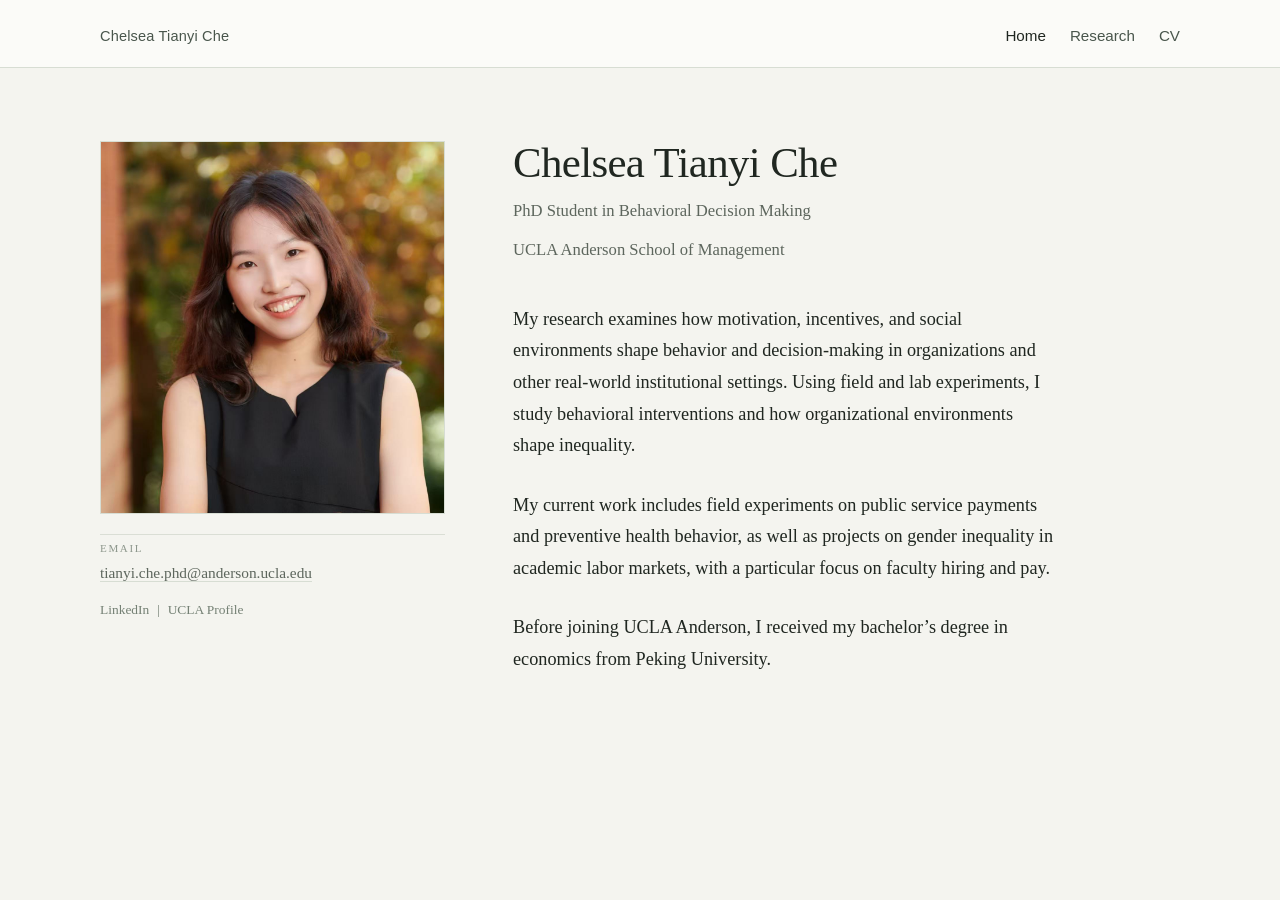
==== index.html @ 49d5fe16 "Add files via upload" ====
<!DOCTYPE html>
<html lang="en">
<head>
  <meta charset="UTF-8">
  <meta name="viewport" content="width=device-width, initial-scale=1.0">
  <title>Chelsea Tianyi Che</title>
  <meta name="description" content="Chelsea Tianyi Che is a PhD student in Behavioral Decision Making at UCLA Anderson School of Management.">
  <link rel="stylesheet" href="styles.css">
</head>
<body class="theme-sage final-site">
  <header class="site-header">
    <div class="container header-inner">
      <a class="site-brand" href="index.html">Chelsea Tianyi Che</a>
      <nav class="site-nav" aria-label="Primary">
        <a aria-current="page" href="index.html">Home</a>
        <a href="research.html">Research</a>
        <a href="Chelsea_Tianyi_Che_CV.pdf" target="_blank" rel="noopener">CV</a>
      </nav>
    </div>
  </header>

  <main class="container page-main">
    <section class="hero-shell">
      <div class="hero-left">
        <figure class="profile-figure">
          <img src="photo.jpg" alt="Portrait of Chelsea Tianyi Che">
        </figure>
        <div class="contact-card">
          <p class="contact-label">Email</p>
          <p class="contact-email"><a href="mailto:tianyi.che.phd@anderson.ucla.edu">tianyi.che.phd@anderson.ucla.edu</a></p>
          <p class="contact-links">
            <a href="https://www.linkedin.com/in/chelsea-tianyi-che" target="_blank" rel="noopener">LinkedIn</a>
            <span aria-hidden="true">|</span>
            <a href="https://www.anderson.ucla.edu/degrees/phd-program/areas-of-study/behavioral-decision-making/meet-the-students/chelsea-tianyi-che" target="_blank" rel="noopener">UCLA Profile</a>
          </p>
        </div>
      </div>

      <div class="hero-right">
        <div class="identity-block">
          <h1>Chelsea Tianyi Che</h1>
          <p class="identity-line">PhD Student in Behavioral Decision Making</p>
          <p class="identity-line">UCLA Anderson School of Management</p>
        </div>

        <div class="body-copy">
          <p>My research examines how motivation, incentives, and social environments shape behavior and decision-making in organizations and other real-world institutional settings. Using field and lab experiments, I study behavioral interventions and how organizational environments shape inequality.</p>
          <p>My current work includes field experiments on public service payments and preventive health behavior, as well as projects on gender inequality in academic labor markets, with a particular focus on faculty hiring and pay.</p>
          <p>Before joining UCLA Anderson, I received my bachelor&rsquo;s degree in economics from Peking University.</p>
        </div>
      </div>
    </section>
  </main>
</body>
</html>
---- styles.css ----
:root {
  --background: #f7f5f1;
  --surface: #fcfbf8;
  --hero: transparent;
  --accent-soft: #e1e6df;
  --accent-line: #9ca79c;
  --text: #1f2420;
  --muted: #606760;
  --subtle: #767d76;
  --border: #d6d8d2;
  --nav: #49524b;
  --tool-label: #2f3731;
  --shadow: 0 14px 36px rgba(44, 53, 45, 0.04);
}

body.theme-sage {
  --background: #f4f4ef;
  --surface: #fcfcf8;
  --hero: #edf1ea;
  --accent-soft: #dfe7dc;
  --accent-line: #879783;
  --text: #202721;
  --muted: #5d665d;
  --subtle: #748074;
  --border: #d7ddd3;
  --nav: #49564c;
  --tool-label: #314034;
  --shadow: 0 16px 42px rgba(65, 82, 66, 0.05);
}

body.theme-blue {
  --background: #f3f5f6;
  --surface: #fbfcfd;
  --hero: #e9eff2;
  --accent-soft: #dde6eb;
  --accent-line: #7f95a3;
  --text: #1f252c;
  --muted: #5a6672;
  --subtle: #73818c;
  --border: #d7e0e5;
  --nav: #4a5863;
  --tool-label: #33414d;
  --shadow: 0 16px 42px rgba(54, 72, 86, 0.05);
}

*,
*::before,
*::after {
  box-sizing: border-box;
}

html {
  font-size: 16px;
}

body {
  margin: 0;
  min-height: 100vh;
  background: var(--background);
  color: var(--text);
  font-family: "Iowan Old Style", "Palatino Linotype", "Book Antiqua", Palatino, "Noto Serif", serif;
  line-height: 1.78;
  text-rendering: optimizeLegibility;
}

body.final-site {
  line-height: 1.8;
}

img {
  display: block;
  max-width: 100%;
}

a {
  color: inherit;
}

.container {
  width: min(1080px, calc(100% - 3rem));
  margin: 0 auto;
}

.site-header {
  border-bottom: 1px solid var(--border);
  background: rgba(252, 252, 250, 0.9);
}

.header-inner {
  display: flex;
  align-items: baseline;
  justify-content: space-between;
  gap: 2rem;
  padding: 1.4rem 0 1.05rem;
}

.site-brand,
.site-nav,
.compare-card,
.section-kicker,
.research-heading,
.variant-tag {
  font-family: "Avenir Next", "Helvetica Neue", Helvetica, Arial, sans-serif;
}

.site-brand {
  text-decoration: none;
  font-size: 1rem;
  letter-spacing: 0.02em;
}

body.final-site .site-brand {
  font-size: 0.91rem;
  font-weight: 350;
  color: var(--nav);
  letter-spacing: 0.012em;
}

.site-nav {
  display: flex;
  flex-wrap: wrap;
  gap: 1.5rem;
  font-size: 0.95rem;
}

.site-nav a {
  color: var(--nav);
  text-decoration: none;
}

.site-nav a[aria-current="page"] {
  color: var(--text);
}

.site-nav a:hover,
.site-nav a:focus-visible,
.contact-email a:hover,
.contact-email a:focus-visible,
.project-related-tool a:hover,
.project-related-tool a:focus-visible,
.compare-link:hover,
.compare-link:focus-visible {
  color: var(--text);
}

.page-main {
  padding: 4rem 0 5.5rem;
}

.hero-shell {
  display: grid;
  grid-template-columns: minmax(260px, 320px) minmax(0, 1fr);
  gap: 4rem;
  align-items: start;
  padding: 0;
}

body.final-site .page-main {
  padding-top: 4.6rem;
}

body.final-site .hero-shell {
  grid-template-columns: minmax(285px, 345px) minmax(0, 1fr);
  gap: 4.25rem;
}

.with-banner .hero-shell {
  background: var(--hero);
  border: 1px solid var(--border);
  box-shadow: var(--shadow);
  padding: clamp(1.5rem, 3vw, 2.5rem);
}

.hero-left {
  display: flex;
  flex-direction: column;
  gap: 1rem;
}

.profile-figure {
  margin: 0;
}

.profile-figure img {
  width: 100%;
  aspect-ratio: 1 / 1.05;
  object-fit: cover;
  border: 1px solid var(--border);
  background: var(--surface);
}

body.final-site .profile-figure img {
  aspect-ratio: 1 / 1.08;
}

.contact-card {
  padding-top: 0.2rem;
  border-top: 1px solid var(--border);
}

body.final-site .contact-card {
  margin-top: 0.25rem;
  padding-top: 0.28rem;
  border-top-color: rgba(135, 151, 131, 0.24);
}

.contact-label {
  margin: 0 0 0.25rem;
  color: var(--subtle);
  font-size: 0.78rem;
  letter-spacing: 0.12em;
  text-transform: uppercase;
}

body.final-site .contact-label {
  margin-bottom: 0.1rem;
  color: var(--subtle);
  font-size: 0.69rem;
  letter-spacing: 0.15em;
  opacity: 0.8;
}

.contact-email {
  margin: 0;
  color: var(--muted);
  font-size: 0.97rem;
  line-height: 1.6;
}

body.final-site .contact-email {
  font-size: 0.96rem;
  color: var(--muted);
}

.contact-links {
  margin: 0.92rem 0 0;
  color: var(--subtle);
  font-size: 0.84rem;
  line-height: 1.45;
}

.contact-links a {
  text-decoration: none;
}

.contact-links span {
  display: inline-block;
  margin: 0 0.28rem;
}

.contact-email a,
.project-related-tool a {
  text-decoration: none;
  border-bottom: 1px solid var(--border);
}

.hero-right {
  display: flex;
  flex-direction: column;
  justify-content: center;
  min-height: 100%;
}

.section-kicker {
  margin: 0 0 1rem;
  color: var(--subtle);
  font-size: 0.8rem;
  font-weight: 600;
  letter-spacing: 0.14em;
  text-transform: uppercase;
}

.identity-block h1,
.page-title,
.project-title {
  margin: 0;
  font-weight: 500;
  letter-spacing: -0.015em;
}

.identity-block h1 {
  font-size: clamp(2.7rem, 6vw, 4.25rem);
  line-height: 1.04;
}

body.final-site .identity-block h1 {
  font-size: clamp(1.82rem, 3.95vw, 2.68rem);
}

.identity-line {
  margin: 0.3rem 0 0;
  color: var(--muted);
  font-size: 1.08rem;
}

body.final-site .identity-line {
  margin-top: 0.62rem;
  font-size: 1.04rem;
}

.body-copy {
  margin-top: 2rem;
  max-width: 67ch;
}

body.final-site .body-copy {
  margin-top: 2.38rem;
  max-width: 68ch;
}

.body-copy p {
  margin: 0 0 1.35rem;
}

body.final-site .body-copy p {
  font-size: 1.14rem;
  line-height: 1.74;
  margin-bottom: 1.72rem;
}

.page-title {
  font-size: clamp(2.3rem, 5vw, 3.5rem);
  line-height: 1.08;
  margin-bottom: 2.8rem;
}

body.final-site .page-title {
  font-size: clamp(1.95rem, 3.9vw, 2.78rem);
  margin-bottom: 2.85rem;
}

.research-group + .research-group {
  margin-top: 3.25rem;
}

body.final-site .research-group + .research-group {
  margin-top: 3.4rem;
}

.research-heading {
  display: inline-block;
  margin: 0 0 1.4rem;
  padding-bottom: 0.45rem;
  border-bottom: 1px solid var(--accent-line);
  color: var(--text);
  font-size: 1rem;
  font-weight: 700;
  letter-spacing: 0.09em;
  text-transform: uppercase;
}

body.final-site .research-heading {
  margin-bottom: 1.35rem;
  padding-bottom: 0.45rem;
  font-size: 0.99rem;
  letter-spacing: 0.11em;
}

.project-entry + .project-entry {
  margin-top: 2.35rem;
}

body.final-site .project-entry + .project-entry {
  margin-top: 2.85rem;
}

.project-title {
  font-size: 1.28rem;
  line-height: 1.42;
}

body.final-site .project-title {
  line-height: 1.5;
}

.project-meta,
.project-status,
.project-related-tool {
  margin: 0.42rem 0 0;
  color: var(--muted);
}

body.final-site .project-meta {
  margin-top: 0.42rem;
  line-height: 1.6;
}

body.final-site .project-status {
  margin-top: 0.28rem;
}

body.final-site .project-related-tool {
  margin-top: 0.36rem;
}

.project-meta {
  font-size: 0.99rem;
}

.project-status {
  color: var(--subtle);
  font-size: 0.84rem;
  letter-spacing: 0.08em;
  text-transform: uppercase;
}

.project-related-tool {
  font-size: 0.9rem;
}

.project-related-tool strong {
  color: var(--tool-label);
  font-weight: 600;
}

body.final-site .project-related-tool {
  font-size: 0.92rem;
}

.compare-main {
  padding: 3.5rem 0 5rem;
}

.compare-intro {
  max-width: 760px;
  margin-bottom: 2.6rem;
}

.compare-intro h1 {
  margin: 0 0 0.65rem;
  font-size: clamp(2.3rem, 5vw, 3.6rem);
  font-weight: 500;
  letter-spacing: -0.015em;
  line-height: 1.08;
}

.compare-intro p {
  margin: 0;
  color: var(--muted);
}

.compare-grid {
  display: grid;
  grid-template-columns: repeat(2, minmax(0, 1fr));
  gap: 1.5rem;
}

.compare-card {
  background: var(--surface);
  border: 1px solid var(--border);
  padding: 1.4rem;
}

.variant-tag {
  display: inline-block;
  margin-bottom: 0.9rem;
  color: var(--subtle);
  font-size: 0.74rem;
  font-weight: 700;
  letter-spacing: 0.14em;
  text-transform: uppercase;
}

.compare-card h2 {
  margin: 0 0 0.45rem;
  font-family: "Iowan Old Style", "Palatino Linotype", "Book Antiqua", Palatino, "Noto Serif", serif;
  font-size: 1.5rem;
  font-weight: 500;
}

.compare-card p {
  margin: 0 0 1rem;
  color: var(--muted);
  line-height: 1.65;
}

.compare-links {
  display: flex;
  flex-wrap: wrap;
  gap: 0.8rem;
}

.compare-link {
  display: inline-flex;
  align-items: center;
  justify-content: center;
  min-width: 7.5rem;
  padding: 0.7rem 1rem;
  border: 1px solid var(--border);
  background: var(--background);
  color: var(--nav);
  text-decoration: none;
  font-size: 0.92rem;
}

body.theme-sage .compare-card.sage {
  background: #f6f8f4;
}

body.theme-blue .compare-card.blue {
  background: #f5f8fa;
}

@media (max-width: 860px) {
  .hero-shell {
    grid-template-columns: 1fr;
    gap: 2rem;
  }

  .hero-left {
    max-width: min(340px, 70vw);
  }

  body.final-site .hero-left {
    max-width: min(360px, 74vw);
  }

  .compare-grid {
    grid-template-columns: 1fr;
  }
}

@media (max-width: 700px) {
  .header-inner {
    flex-direction: column;
    align-items: flex-start;
    gap: 0.8rem;
  }

  .page-main,
  .compare-main {
    padding-top: 2.8rem;
  }

  body.final-site .page-main {
    padding-top: 3rem;
  }

  .with-banner .hero-shell {
    padding: 1.2rem;
  }
}

@media (max-width: 520px) {
  .container {
    width: min(100% - 1.4rem, 1080px);
  }

  .identity-line,
  .project-meta,
  .contact-email {
    font-size: 0.95rem;
  }

  body.final-site .identity-line,
  body.final-site .project-meta,
  body.final-site .contact-email {
    font-size: 0.97rem;
  }

  .compare-links {
    flex-direction: column;
  }

  .compare-link {
    width: 100%;
  }
}
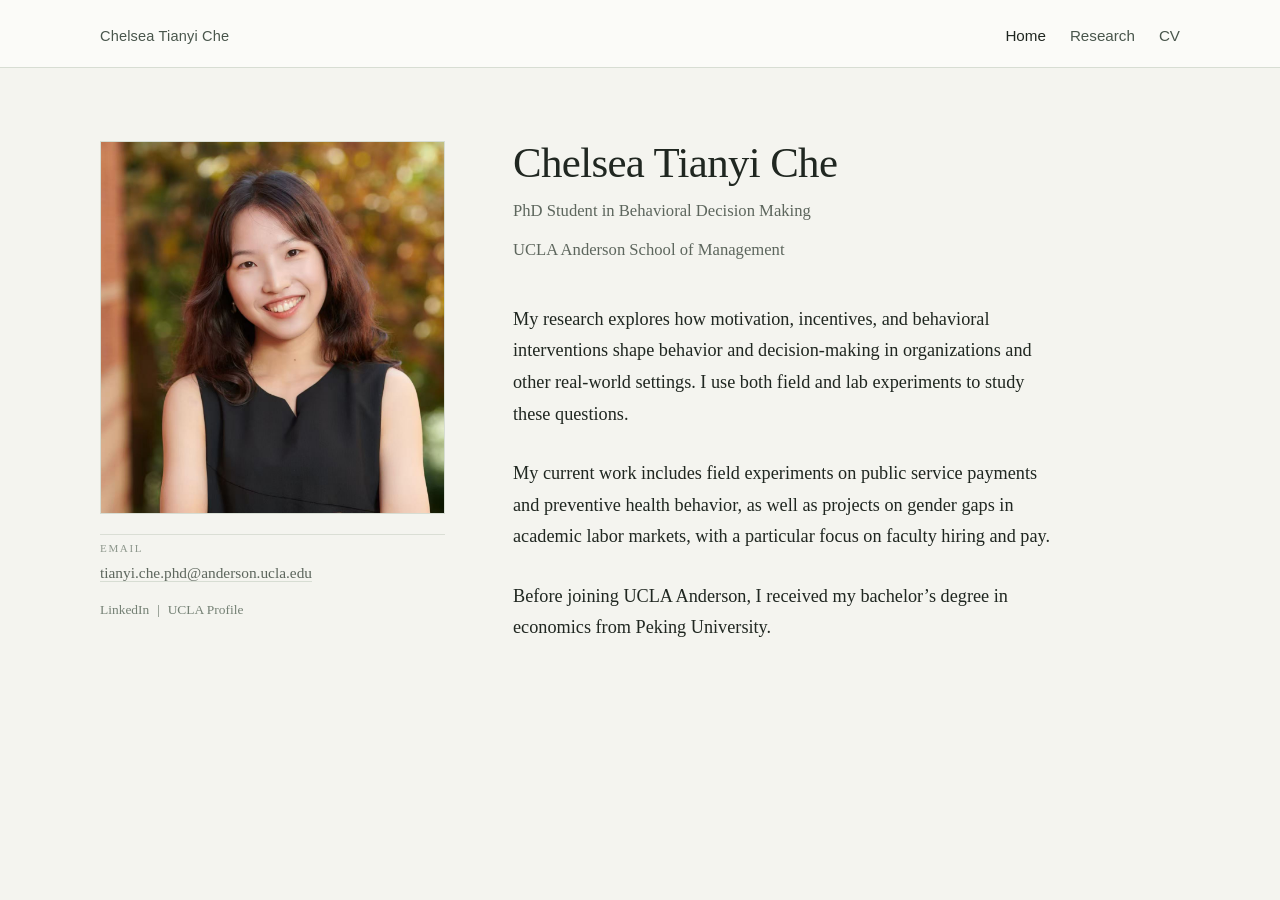
==== commit 83423332: "Add files via upload" ====
--- a/index.html
+++ b/index.html
@@ -44,8 +44,8 @@
         </div>
 
         <div class="body-copy">
-          <p>My research examines how motivation, incentives, and social environments shape behavior and decision-making in organizations and other real-world institutional settings. Using field and lab experiments, I study behavioral interventions and how organizational environments shape inequality.</p>
-          <p>My current work includes field experiments on public service payments and preventive health behavior, as well as projects on gender inequality in academic labor markets, with a particular focus on faculty hiring and pay.</p>
+          <p>My research explores how motivation, incentives, and behavioral interventions shape behavior and decision-making in organizations and other real-world settings. I use both field and lab experiments to study these questions.</p>
+          <p>My current work includes field experiments on public service payments and preventive health behavior, as well as projects on gender gaps in academic labor markets, with a particular focus on faculty hiring and pay.</p>
           <p>Before joining UCLA Anderson, I received my bachelor&rsquo;s degree in economics from Peking University.</p>
         </div>
       </div>
--- a/styles.css
+++ b/styles.css
@@ -533,17 +533,113 @@
   }
 
   body.final-site .page-main {
-    padding-top: 3rem;
+    padding-top: 2.8rem;
   }
 
   .with-banner .hero-shell {
     padding: 1.2rem;
   }
+
+  body.final-site .hero-shell {
+    display: flex;
+    flex-direction: column;
+    gap: 0;
+    align-items: stretch;
+  }
+
+  body.final-site .hero-left,
+  body.final-site .hero-right {
+    display: contents;
+  }
+
+  body.final-site .profile-figure {
+    order: 1;
+    width: min(72vw, 292px);
+    margin: 0 auto;
+  }
+
+  body.final-site .identity-block {
+    order: 2;
+    width: min(100%, 31rem);
+    margin-top: 1.4rem;
+    margin-left: auto;
+    margin-right: auto;
+    text-align: center;
+  }
+
+  body.final-site .identity-block h1 {
+    font-size: clamp(1.64rem, 6.6vw, 2rem);
+    line-height: 1.1;
+  }
+
+  body.final-site .identity-line {
+    margin-top: 0.42rem;
+    font-size: 1rem;
+    line-height: 1.52;
+  }
+
+  body.final-site .body-copy {
+    order: 3;
+    width: min(100%, 31rem);
+    margin-top: 1.5rem;
+    margin-left: auto;
+    margin-right: auto;
+    max-width: none;
+    text-align: left;
+  }
+
+  body.final-site .body-copy p {
+    font-size: 1.06rem;
+    line-height: 1.69;
+    margin-bottom: 1.4rem;
+  }
+
+  body.final-site .contact-card {
+    order: 4;
+    width: min(100%, 31rem);
+    margin-top: 1.65rem;
+    margin-left: auto;
+    margin-right: auto;
+    padding-top: 0.7rem;
+    border-top-color: rgba(135, 151, 131, 0.18);
+    text-align: center;
+  }
+
+  body.final-site .contact-label {
+    margin-bottom: 0.12rem;
+  }
+
+  body.final-site .contact-email {
+    font-size: 0.95rem;
+    line-height: 1.55;
+  }
+
+  body.final-site .contact-links {
+    margin-top: 0.78rem;
+    font-size: 0.82rem;
+    line-height: 1.55;
+  }
+
+  body.final-site .page-title,
+  body.final-site .research-group {
+    width: min(100%, 31rem);
+    margin-left: auto;
+    margin-right: auto;
+  }
+
+  body.final-site .project-title {
+    font-size: 1.13rem;
+    line-height: 1.42;
+  }
+
+  body.final-site .project-related-tool a {
+    white-space: nowrap;
+  }
 }
 
 @media (max-width: 520px) {
   .container {
-    width: min(100% - 1.4rem, 1080px);
+    width: min(100% - 1.5rem, 1080px);
   }
 
   .identity-line,
@@ -558,6 +654,62 @@
     font-size: 0.97rem;
   }
 
+  body.final-site .page-main {
+    padding-top: 2.45rem;
+    padding-bottom: 4rem;
+  }
+
+  body.final-site .profile-figure {
+    width: min(78vw, 258px);
+  }
+
+  body.final-site .identity-block {
+    width: min(100%, 27.5rem);
+    margin-top: 1.2rem;
+    text-align: center;
+  }
+
+  body.final-site .identity-block h1 {
+    font-size: clamp(1.5rem, 7.5vw, 1.8rem);
+  }
+
+  body.final-site .identity-line {
+    margin-top: 0.38rem;
+    font-size: 0.96rem;
+  }
+
+  body.final-site .body-copy {
+    width: min(100%, 27.5rem);
+    margin-top: 1.32rem;
+  }
+
+  body.final-site .body-copy p {
+    font-size: 1.02rem;
+    line-height: 1.67;
+    margin-bottom: 1.28rem;
+  }
+
+  body.final-site .contact-card {
+    width: min(100%, 27.5rem);
+    margin-top: 1.48rem;
+    padding-top: 0.74rem;
+  }
+
+  body.final-site .page-title,
+  body.final-site .research-group {
+    width: min(100%, 27rem);
+  }
+
+  body.final-site .project-title {
+    font-size: 1.02rem;
+    line-height: 1.38;
+  }
+
+  body.final-site .contact-links {
+    margin-top: 0.86rem;
+    font-size: 0.8rem;
+  }
+
   .compare-links {
     flex-direction: column;
   }
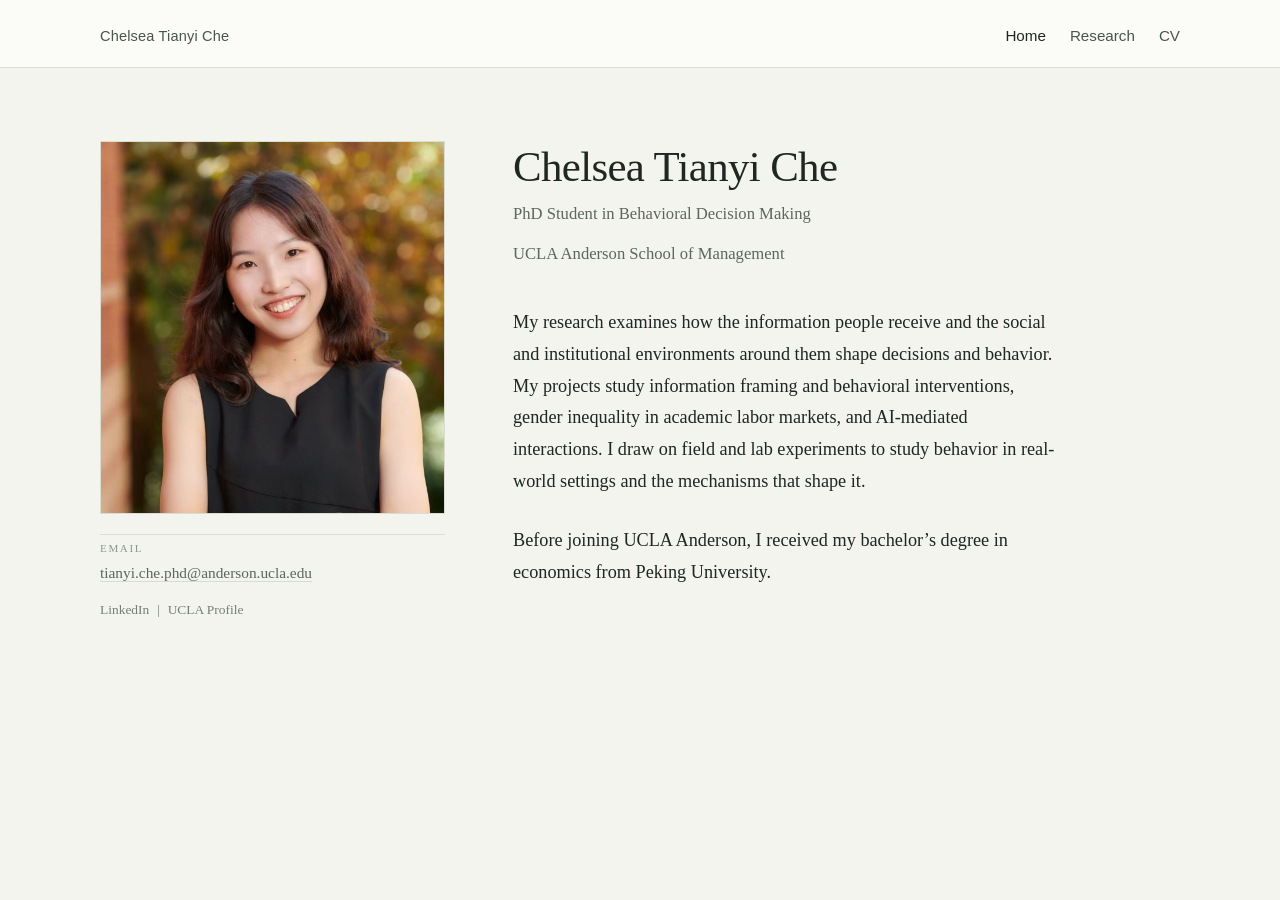
==== commit ab0d4baf: "Add files via upload" ====
--- a/index.html
+++ b/index.html
@@ -44,8 +44,7 @@
         </div>
 
         <div class="body-copy">
-          <p>My research explores how motivation, incentives, and behavioral interventions shape behavior and decision-making in organizations and other real-world settings. I use both field and lab experiments to study these questions.</p>
-          <p>My current work includes field experiments on public service payments and preventive health behavior, as well as projects on gender gaps in academic labor markets, with a particular focus on faculty hiring and pay.</p>
+          <p>My research examines how the information people receive and the social and institutional environments around them shape decisions and behavior. My projects study information framing and behavioral interventions, gender inequality in academic labor markets, and AI-mediated interactions. I draw on field and lab experiments to study behavior in real-world settings and the mechanisms that shape it.</p>
           <p>Before joining UCLA Anderson, I received my bachelor&rsquo;s degree in economics from Peking University.</p>
         </div>
       </div>
--- a/styles.css
+++ b/styles.css
@@ -329,6 +329,10 @@
   margin-bottom: 2.85rem;
 }
 
+body.final-site .research-page-title {
+  margin-bottom: 0.8rem;
+}
+
 .research-group + .research-group {
   margin-top: 3.25rem;
 }
@@ -354,6 +358,13 @@
   padding-bottom: 0.45rem;
   font-size: 0.99rem;
   letter-spacing: 0.11em;
+}
+
+.research-author-note {
+  margin: 0 0 2.3rem;
+  color: var(--subtle);
+  font-size: 0.82rem;
+  line-height: 1.55;
 }
 
 .project-entry + .project-entry {
@@ -621,6 +632,7 @@
   }
 
   body.final-site .page-title,
+  body.final-site .research-author-note,
   body.final-site .research-group {
     width: min(100%, 31rem);
     margin-left: auto;
@@ -696,6 +708,7 @@
   }
 
   body.final-site .page-title,
+  body.final-site .research-author-note,
   body.final-site .research-group {
     width: min(100%, 27rem);
   }
